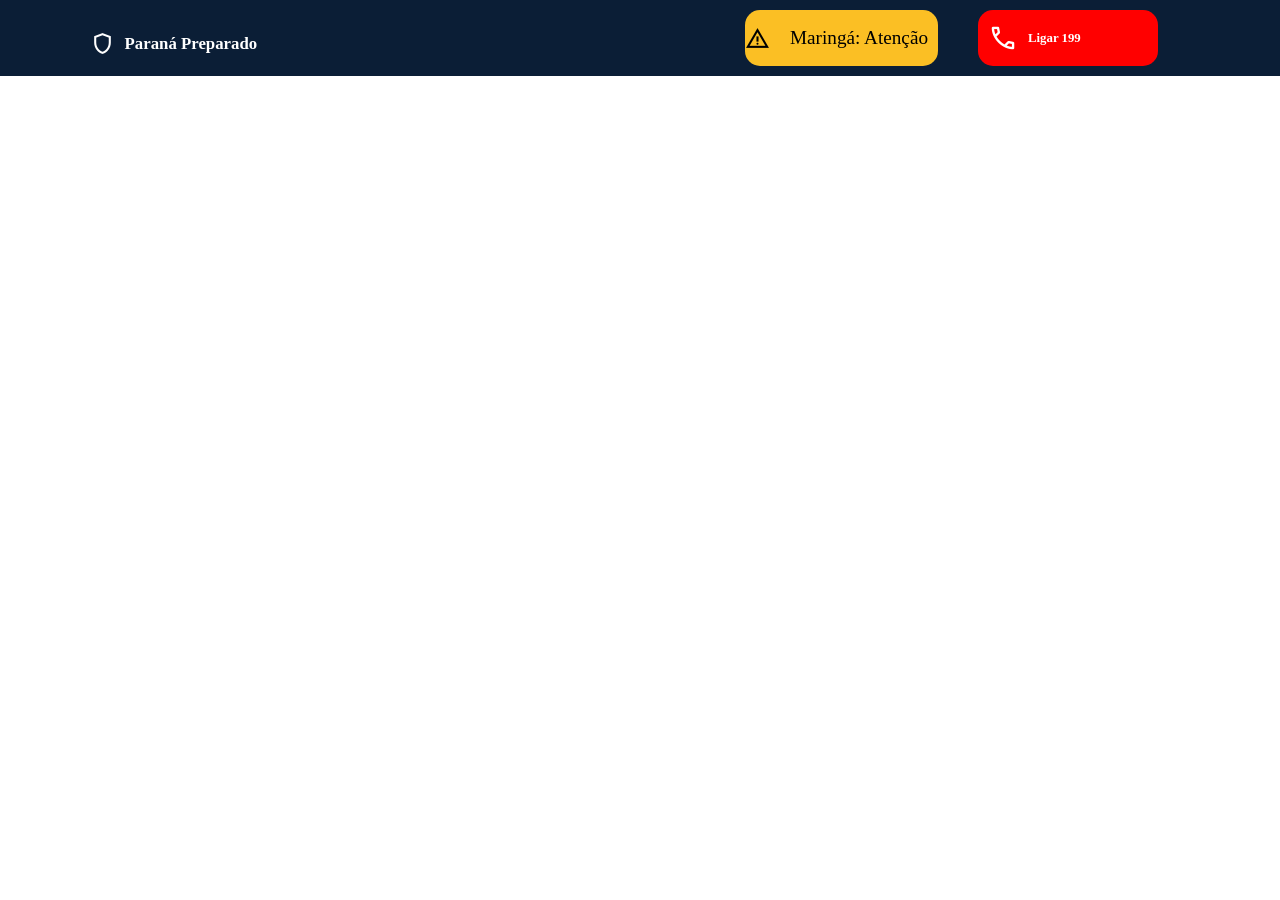
==== src/page.html @ 13ed425c "Desenvolvndo estrutura do projeto e NAV BAR" ====
<!DOCTYPE html>
<html lang="pt-BR">
<head>
    <meta charset="UTF-8">
    <meta name="viewport" content="width=device-width, initial-scale=1.0">
    <link rel="stylesheet" href="styles.css">
    <link rel="stylesheet" href="https://fonts.googleapis.com/css2?family=Material+Symbols+Outlined" />
    <title>Paraná Preparado</title>
</head>
<body>
    <nav>
        <div class="parana">
            <span class="icone">
                shield
            </span>
            <h1>
                Paraná Preparado
            </h1>
        </div>
        <div class="bloco-nav">
            <div class="maringa">
                <span class="icone">
                    warning
                </span>
                <p>
                    Maringá: Atenção
                </p>
            </div>
            <div class="ligar">
                <span class="icone-ligar">
                    phone
                </span>
                <h1>
                    Ligar 199
                </h1>
            </div>
        </div>
    </nav>
</body>
</html>
---- src/styles.css ----
*{
    margin:0;
    padding: 0;
}


nav{
    text-align: center;
    display: flex;
    justify-content: space-between;
    width: 100%;
    background-color: #0b1e36;
}

.parana{
    font-size: 0.7em;
    margin: 1em;
    margin-top: 2em;
    margin-left: 8em;
    gap: 10px;
    color: white;
    display: flex;
    align-items: center;
}

.bloco-nav{
    justify-content: space-between;
    display: flex;
    padding: 10px;
    margin-right: 7em;
}

.bloco-nav p{
    font-size: 1.2em;
    margin: 5px;
    padding: 5px;
}

.bloco-nav h1{
    font-size: 0.8em;
    margin: 5px;
    padding: 5px;
    color: white;
}

.ligar{
    background-color: red;
    border-radius: 15px;
    width: 10em;
    display: flex;
    align-items: center;
    padding: 10px;
}

.icone {
    font-family: 'Material Symbols Outlined';
    font-size: 25px;
}

.icone-ligar {
    font-family: 'Material Symbols Outlined';
    font-size: 30px;
    color: white;
}

.maringa{
    background-color: #fbbf24;
    margin-right: 2.5em;
    border-radius: 15px;
    gap: 10px;
    align-items: center;
    display: flex;
}
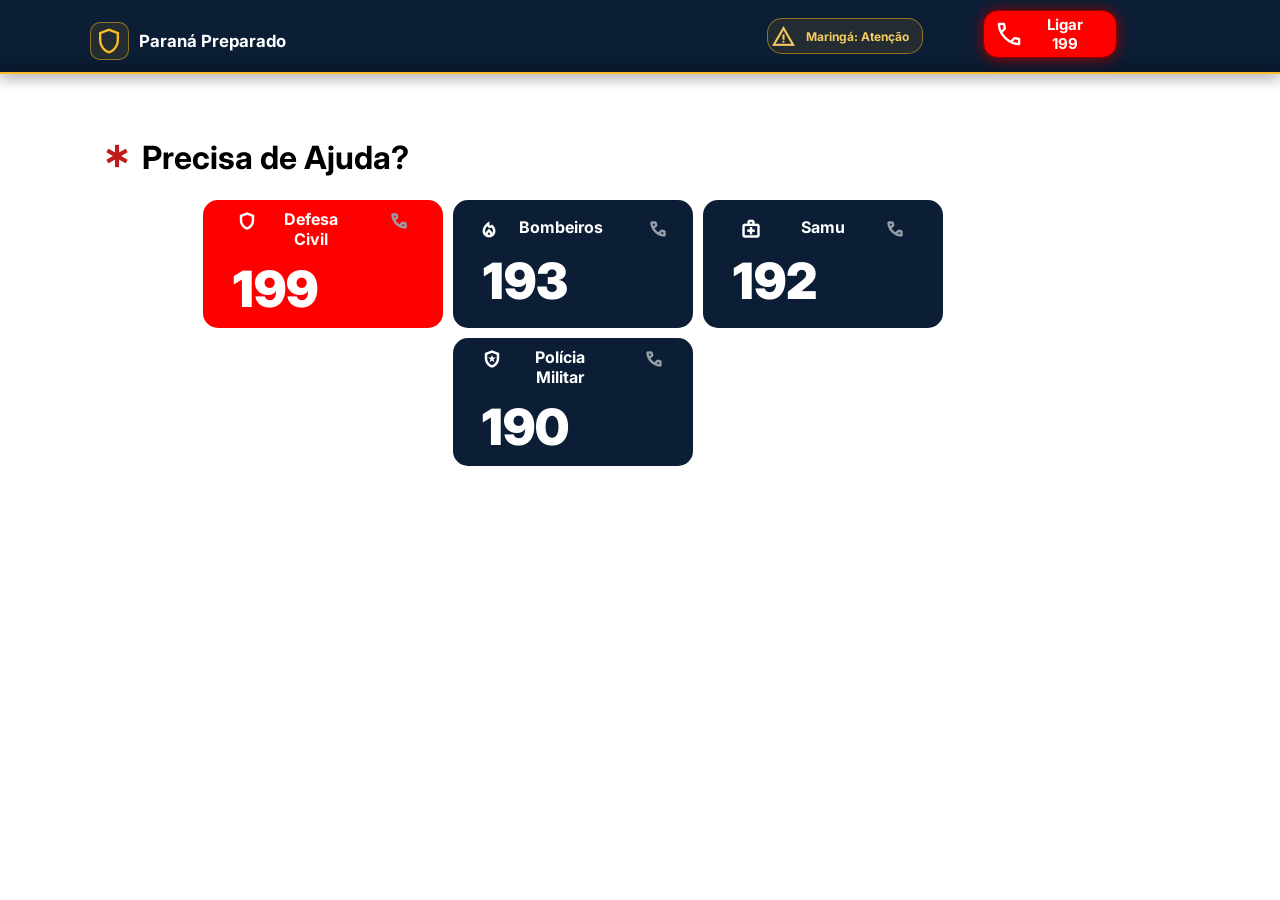
==== commit 49a7e3eb: "Adicionando HEADER e concluindo seu desenvolvimento" ====
--- a/src/page.html
+++ b/src/page.html
@@ -10,16 +10,18 @@
 <body>
     <nav>
         <div class="parana">
-            <span class="icone">
-                shield
-            </span>
+            <div class="shield-nav">
+                <span class="icone-shield">
+                    shield
+                </span>
+            </div>
             <h1>
                 Paraná Preparado
             </h1>
         </div>
         <div class="bloco-nav">
             <div class="maringa">
-                <span class="icone">
+                <span class="icone-warning">
                     warning
                 </span>
                 <p>
@@ -36,5 +38,65 @@
             </div>
         </div>
     </nav>
+
+    <hr class="linha">
+
+    <header>
+        
+        <div>
+            <div class="ajuda">
+
+                <span class="icone-emergencia ">emergency</span>
+
+                <h1>
+                    Precisa de Ajuda?
+                </h1>
+            </div>
+
+
+            <div class="cards">
+
+
+                <div class="card-defesa">
+                    <div class="cards-dentro-defesa">
+                        <span class="icones-cards">shield</span>
+                        <p>Defesa Civil</p>
+                        <span class="icones-cards-phone">phone</span>
+                    </div>
+                    <p class="telefone">199</p>
+                </div>
+
+                <div class="card">
+                    <div class="cards-dentro">
+                        <span class="icones-cards">local_fire_department</span>
+                        <p>Bombeiros</p>
+                        <span class="icones-cards-phone">phone</span>
+                    </div>
+                    <p class="telefone">193</p>
+                </div>
+
+                <div class="card">
+                    <div class="cards-dentro-samu">
+                        <span class="icones-cards">medical_services</span>
+                        <p>Samu</p>
+                        <span class="icones-cards-phone">phone</span>
+                    </div>
+                    <p class="telefone">192</p>
+                </div>
+
+                <div class="card">
+                    <div class="cards-dentro">
+                        <span class="icones-cards">local_police</span>
+                        <p>Polícia Militar</p>
+                        <span class="icones-cards-phone">phone</span>
+                    </div>
+                    <p class="telefone">190</p>
+                </div>
+            </div>
+
+        </div>
+
+    </header>
+    
 </body>
 </html>
--- a/src/styles.css
+++ b/src/styles.css
@@ -1,8 +1,15 @@
-*{
-    margin:0;
+@import url('https://fonts.googleapis.com/css2?family=Inter:wght@400;700&display=swap');
+
+:root {
+    --font-inter: 'Inter', sans-serif;
+}
+
+* {
+    margin: 0;
     padding: 0;
-}
-
+    box-sizing: border-box;
+    font-family: var(--font-inter);
+}
 
 nav{
     text-align: center;
@@ -47,14 +54,36 @@
     background-color: red;
     border-radius: 15px;
     width: 10em;
-    display: flex;
-    align-items: center;
+    height: 3em;
+    display: flex;
+    align-items: center;
+    border: 1px solid rgb(138, 4, 4, 1);
+    box-shadow: 0px 1px 13px 1px rgb(138, 4, 4, 1);
+    justify-content: center;
+    margin-right: 10%;
     padding: 10px;
+    transition: 0.3s
+}
+
+.ligar > h1{
+    font-weight: bold;
+    font-size: 15px;
+}
+
+.ligar:hover{
+    background-color: rgb(138, 4, 4);
+    transform: scale(1.05);
+    cursor: pointer;
 }
 
 .icone {
     font-family: 'Material Symbols Outlined';
-    font-size: 25px;
+    font-size: 20px;
+}
+
+.icone-warning{
+    font-family: 'Material Symbols Outlined';
+    font-size: 25px; 
 }
 
 .icone-ligar {
@@ -63,12 +92,171 @@
     color: white;
 }
 
+.shield-nav{
+    background-color: rgba(255, 186, 10, 0.1);
+    border: 1px solid rgba(255, 188, 19, 0.5);
+    color: #f5cb61;
+    border-radius: 10px;
+    width: 3.5em;
+}
+
+.icone-shield {
+    font-family: 'Material Symbols Outlined';
+    font-size: 30px;
+    color: #fbbf24;
+}
+
 .maringa{
-    background-color: #fbbf24;
+    background-color: rgba(255, 186, 10, 0.1);
+    border: 1px solid rgba(255, 188, 19, 0.5);
+    color: #f5cb61;
+    margin-top: 2%;
+    width: 8em;
+    height: 1.5em;
+    margin-left: 5%;
+    font-size: 1.5em;
     margin-right: 2.5em;
     border-radius: 15px;
-    gap: 10px;
-    align-items: center;
-    display: flex;
-}
-
+    align-items: center;
+    justify-content: center;
+    display: flex;
+}
+
+.maringa > p{
+    font-size: 0.5em;
+    font-weight: bold;
+}
+
+
+
+.linha{
+    width: 100%;
+    height: 2px;
+    background-color: #fbbf24;
+    border: none;
+    margin: 0;
+    box-shadow: 0px 0px 15px 1px black;
+}
+
+header{
+    margin-top: 5%;
+    margin-left: 8%;
+}
+
+.ajuda{
+    display: flex;
+    gap: 10px;
+}
+
+.icone-emergencia {
+    font-family: 'Material Symbols Outlined';
+    font-size: 30px;
+    color: #c01a1a;
+}
+
+.cards{
+    display: flex;
+    gap: 10px;
+    justify-content: center;
+    align-items: center;
+    flex-wrap: wrap;
+    margin-right: 20%;
+    margin-top: 2%;
+}
+
+.cards > div{
+    gap: 10px;
+    background-color: #0b1e36;
+    border-radius: 15px;
+    align-items: center;
+    justify-content: center;
+    color: white;
+    width: 15em;
+    height: 8em;
+    font: bold 16px Arial;
+    cursor: pointer;
+}
+
+.cards div.card-defesa{
+    background-color: red;
+}
+
+
+.card-defesa{
+    flex-direction: column;
+    display: flex;
+}
+
+
+.cards-dentro-defesa{
+    display: flex;
+    text-align: center;
+    justify-content: center;
+    gap: 20px;
+}
+
+.cards-dentro-defesa p{
+    margin-right: 15%;
+}
+
+.cards-dentro{
+    display: flex;
+    text-align: center;
+    justify-content: center;
+    gap: 20px;
+}
+
+.cards-dentro-samu{
+    display: flex;
+    text-align: center;
+    justify-content: center;
+    gap: 40px;
+}
+
+.cards-dentro p{
+    margin-right: 15%;
+}
+
+.icones-cards{
+    font-family: 'Material Symbols Outlined';
+    font-size: 20px; 
+}
+
+.icones-cards-phone{
+    font-family: 'Material Symbols Outlined';
+    font-size: 20px; 
+    color: #959da7;
+}
+
+.telefone{
+    font-size: 50px;
+    margin-right: 40%;
+    font-weight: bolder;
+}
+
+.card:hover{
+    background-color: #05101d;
+}
+
+.cards > .card-defesa:hover{
+    background-color: rgb(138, 4, 4);
+}
+
+.cards > .card{
+    display: flex;
+    flex-direction: column;
+}
+
+
+.icones-cards-phone {
+    display: inline-block;
+    transition: 0.3s;
+}
+
+.card:hover .icones-cards-phone {
+    transform: translateX(5px);
+}
+
+.card-defesa:hover .icones-cards-phone{
+    transform: translateX(5px);
+}
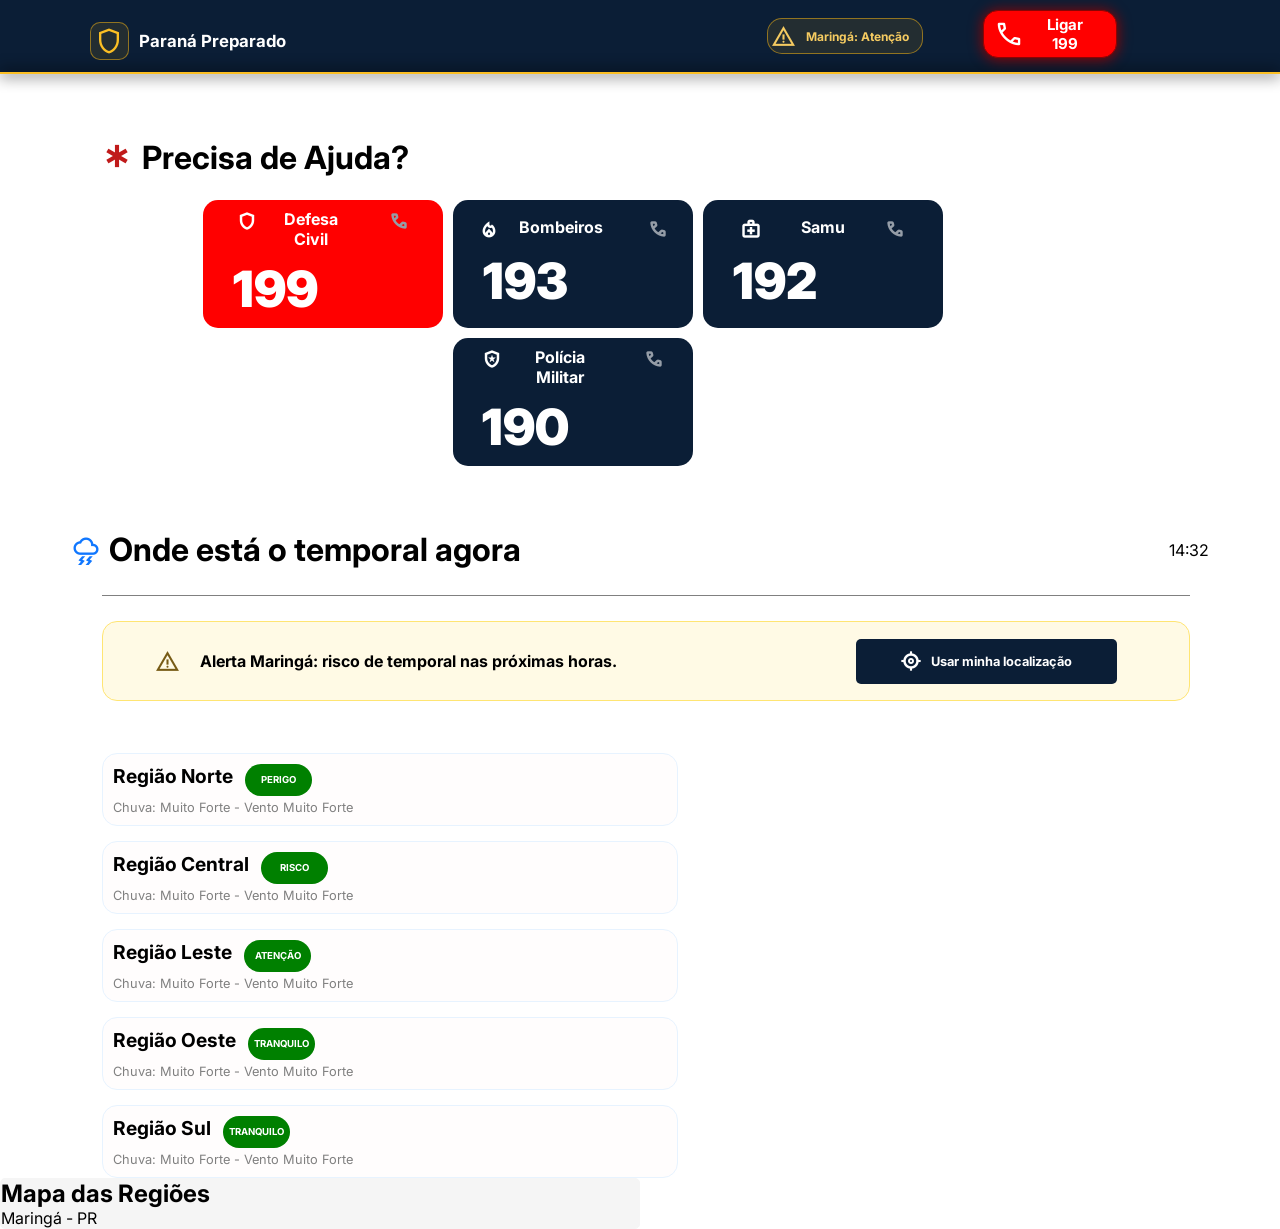
==== commit 77c48bd6: "Desenvolvendo MAIN" ====
--- a/src/page.html
+++ b/src/page.html
@@ -97,6 +97,97 @@
         </div>
 
     </header>
+
+    <main>
+        <div class="temporal">
+            <span class="icone-temporal"> thunderstorm</span>
+            <h1>Onde está o temporal agora</h1>
+            <span class="horario">14:32</span>
+        </div>
+
+        <hr class="linha-main">
+
+        <div class="container-alerta">
+            <span class="icone-warning-main">warning</span>
+            <h1>Alerta Maringá: risco de temporal nas próximas horas.</h1>
+            <div class="localizacao">
+                <span class="icone-location">my_location</span>
+                <p>Usar minha localização</p>
+            </div>
+        </div>
+
+
+        <div>
+
+
+            <div class="container-lista">
+
+                <div class="card-lista">
+                    <div class="card-lista-dentro">
+                        <h1>Região Norte</h1>
+                        <div class="status"><p>PERIGO</p></div>
+                    </div>
+                    <span class="subtitulo">Chuva: Muito Forte - Vento Muito Forte</span>
+                </div>
+
+                <div class="card-lista">
+                    <div class="card-lista-dentro">
+                        <h1>Região Central</h1>
+                        <div class="status"><p>RISCO</p></div>
+                    </div>
+                    <span class="subtitulo">Chuva: Muito Forte - Vento Muito Forte</span>
+                </div>
+
+                <div class="card-lista">
+                    <div class="card-lista-dentro">
+                        <h1>Região Leste</h1>
+                        <div class="status"><p>ATENÇÃO</p></div>
+                    </div>
+                    <span class="subtitulo">Chuva: Muito Forte - Vento Muito Forte</span>
+                </div>
+
+                <div class="card-lista">
+                    <div class="card-lista-dentro">
+                        <h1>Região Oeste</h1>
+                        <div class="status"><p>TRANQUILO</p></div>
+                    </div>
+                    <span class="subtitulo">Chuva: Muito Forte - Vento Muito Forte</span>
+                </div>
+
+                <div class="card-lista">
+                    <div class="card-lista-dentro">
+                        <h1>Região Sul</h1>
+                        <div class="status"><p>TRANQUILO</p></div>
+                    </div>
+                    <span class="subtitulo">Chuva: Muito Forte - Vento Muito Forte</span>
+                </div>
+
+            </div>
+
+
+
+
+
+            <div class="mapa">
+
+                <div>
+                    <h2>Mapa das Regiões</h2>
+                    <p>Maringá - PR</p>
+                </div>
+
+                
+                <div>
+
+                </div>
+
+
+            </div>
+
+
+
+        </div>
+
+    </main>
     
 </body>
 </html>
--- a/src/styles.css
+++ b/src/styles.css
@@ -259,4 +259,159 @@
 
 .card-defesa:hover .icones-cards-phone{
     transform: translateX(5px);
-}+}
+
+
+main{
+    margin-top: 5%;
+}
+
+.icone-temporal{
+    font-family: 'Material Symbols Outlined';
+    font-size: 30px; 
+    color: rgb(16, 119, 255);   
+}
+
+.temporal{
+    display: flex;
+    align-items: center;
+    justify-content: center;
+    gap: 8px;
+}
+
+.horario{
+    margin-left: 40em;
+}
+
+.icone-warning-main{
+    font-family: 'Material Symbols Outlined';
+    font-size: 25px; 
+    color: #775b15;
+    margin-left: 3%;
+}
+
+.linha-main{
+    background-color:#808080;
+    width: 85%;
+    height: 1px;
+    border: none;
+    margin-left: 8%;
+    margin-top: 2%;
+
+}
+
+.container-alerta{
+    background-color: rgba(255, 208, 0, 0.1);
+    border: 1px solid rgb(255, 229, 115);
+    border-radius: 15px;
+    display: flex;
+    align-items: center;
+    width: 85%;
+    height: 80px;
+    margin-left: 8%;
+    margin-top: 2%;
+    gap: 20px;
+    padding: 0px 20px;
+}
+
+.container-alerta > h1{
+    font-size: 1em;
+    margin: 0;
+    flex: 1;
+}
+
+.localizacao{
+    color: white;
+    font-size: 0.8em;
+    font-weight: bold;
+    background-color: #0b1e36;
+    margin-right: 5%;
+    border-radius: 5px;
+    display: flex;
+    gap: 10px;
+    padding: 0px 15px;
+    width: 25%;
+    height: 45px;
+    justify-content: center;
+    align-items: center;
+    cursor: pointer;
+}
+
+.icone-location{
+    font-family: 'Material Symbols Outlined';
+    font-size: 20px;
+    display: inline-block;
+    transition: 0.3s;
+}
+
+.localizacao:hover .icone-location{
+    transform: scale(1.1);
+}
+
+.localizacao:hover{
+    background-color: #024686
+}
+
+.container-lista{
+    margin-top: 4%;
+    width: 45%;
+    flex-direction: column;
+    display: flex;
+    flex-wrap: wrap;
+    gap: 15px;
+    margin-left: 8%;
+
+}
+
+.container-lista > div{
+    background-color: rgb(255, 253, 253);
+    border: 1px solid #e7f3ff;
+    border-radius: 15px;
+    height: 55%;
+    padding: 10px;
+
+}
+
+.card-lista{
+    flex-direction: column;
+    display: flex;
+}
+
+.card-lista-dentro{
+    display: flex;
+    gap: 12px;
+    margin-bottom: 4px;
+}
+
+.card-lista-dentro > h1{
+    font-size: 1.2em;
+}
+
+.status{
+    display: flex;
+    background-color: green;
+    width: 12%;
+    height: 2em;
+    justify-content: center;
+    align-items: center;
+    color: white;
+    border-radius: 30px;
+}
+
+.status > p{
+    font-size: 0.6em;
+    font-weight: bold;
+}
+
+.subtitulo{
+    font-size: 0.8em;
+    color: #808080;
+}
+
+.mapa{
+    background-color: whitesmoke;
+    border: 1px solid whitesmoke;
+    border-radius: 5px;
+    width: 50%;
+    height: 50%;
+}
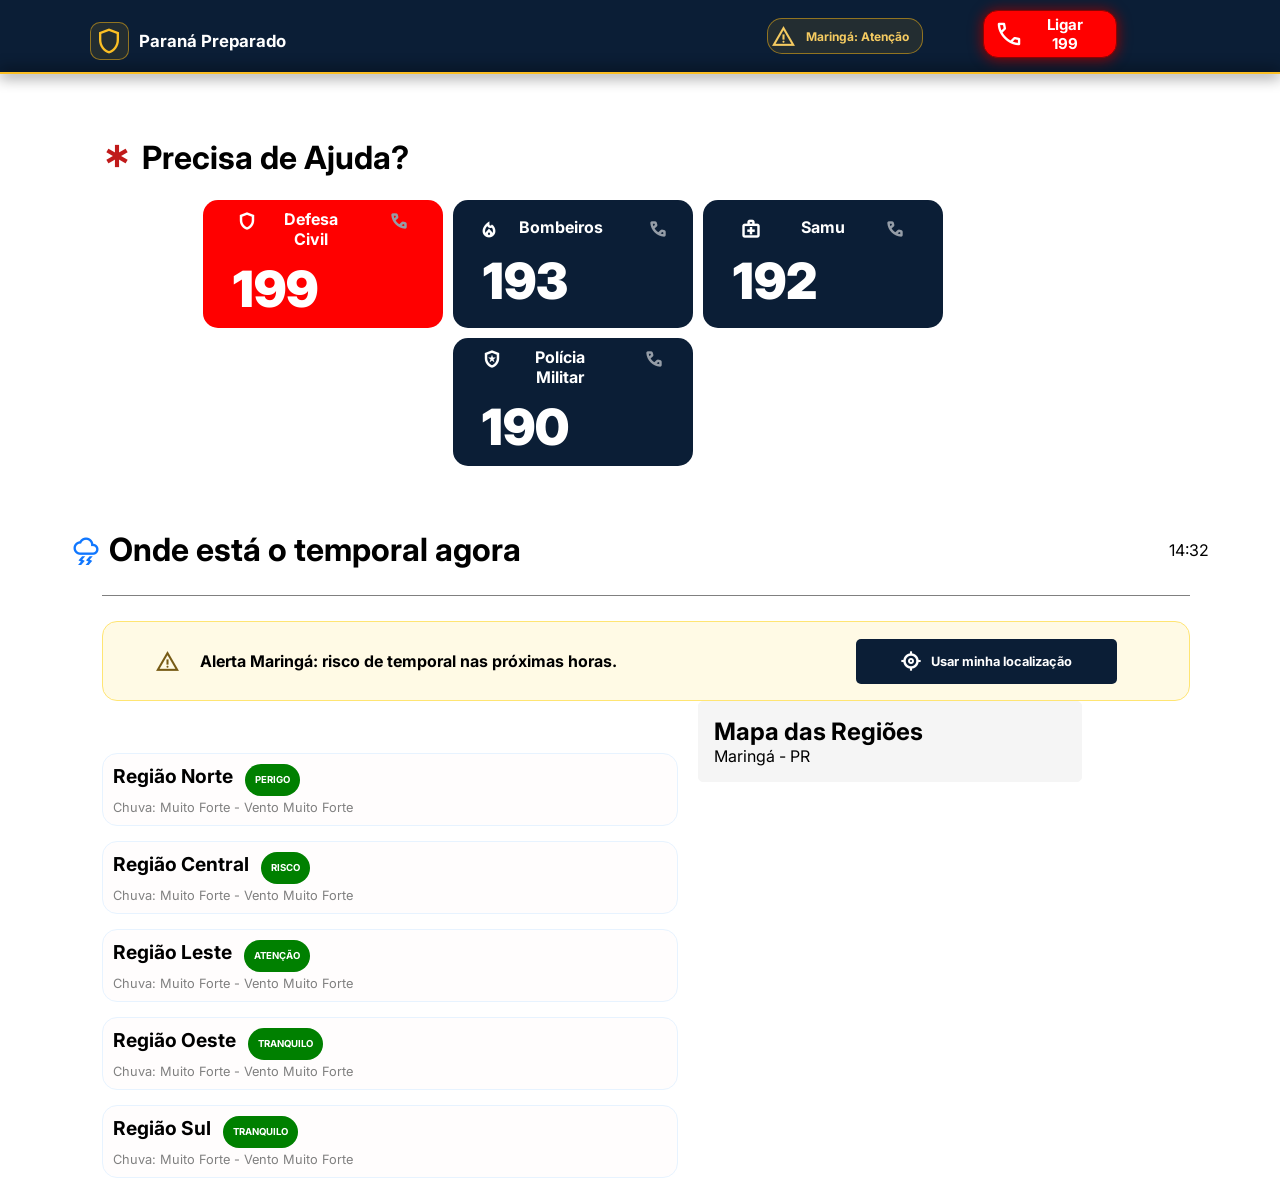
==== commit 20887a7b: "Ajustando" ====
--- a/src/page.html
+++ b/src/page.html
@@ -117,7 +117,7 @@
         </div>
 
 
-        <div>
+        <div class="mapa-integracao">
 
 
             <div class="container-lista">
--- a/src/styles.css
+++ b/src/styles.css
@@ -357,7 +357,6 @@
     width: 45%;
     flex-direction: column;
     display: flex;
-    flex-wrap: wrap;
     gap: 15px;
     margin-left: 8%;
 
@@ -367,7 +366,6 @@
     background-color: rgb(255, 253, 253);
     border: 1px solid #e7f3ff;
     border-radius: 15px;
-    height: 55%;
     padding: 10px;
 
 }
@@ -390,7 +388,7 @@
 .status{
     display: flex;
     background-color: green;
-    width: 12%;
+    padding: 0px 10px;
     height: 2em;
     justify-content: center;
     align-items: center;
@@ -412,6 +410,12 @@
     background-color: whitesmoke;
     border: 1px solid whitesmoke;
     border-radius: 5px;
-    width: 50%;
-    height: 50%;
-}
+    width: 30%;
+    padding: 15px;
+}
+
+.mapa-integracao{
+    display: flex;
+    gap: 20px;
+    align-items: flex-start;
+}
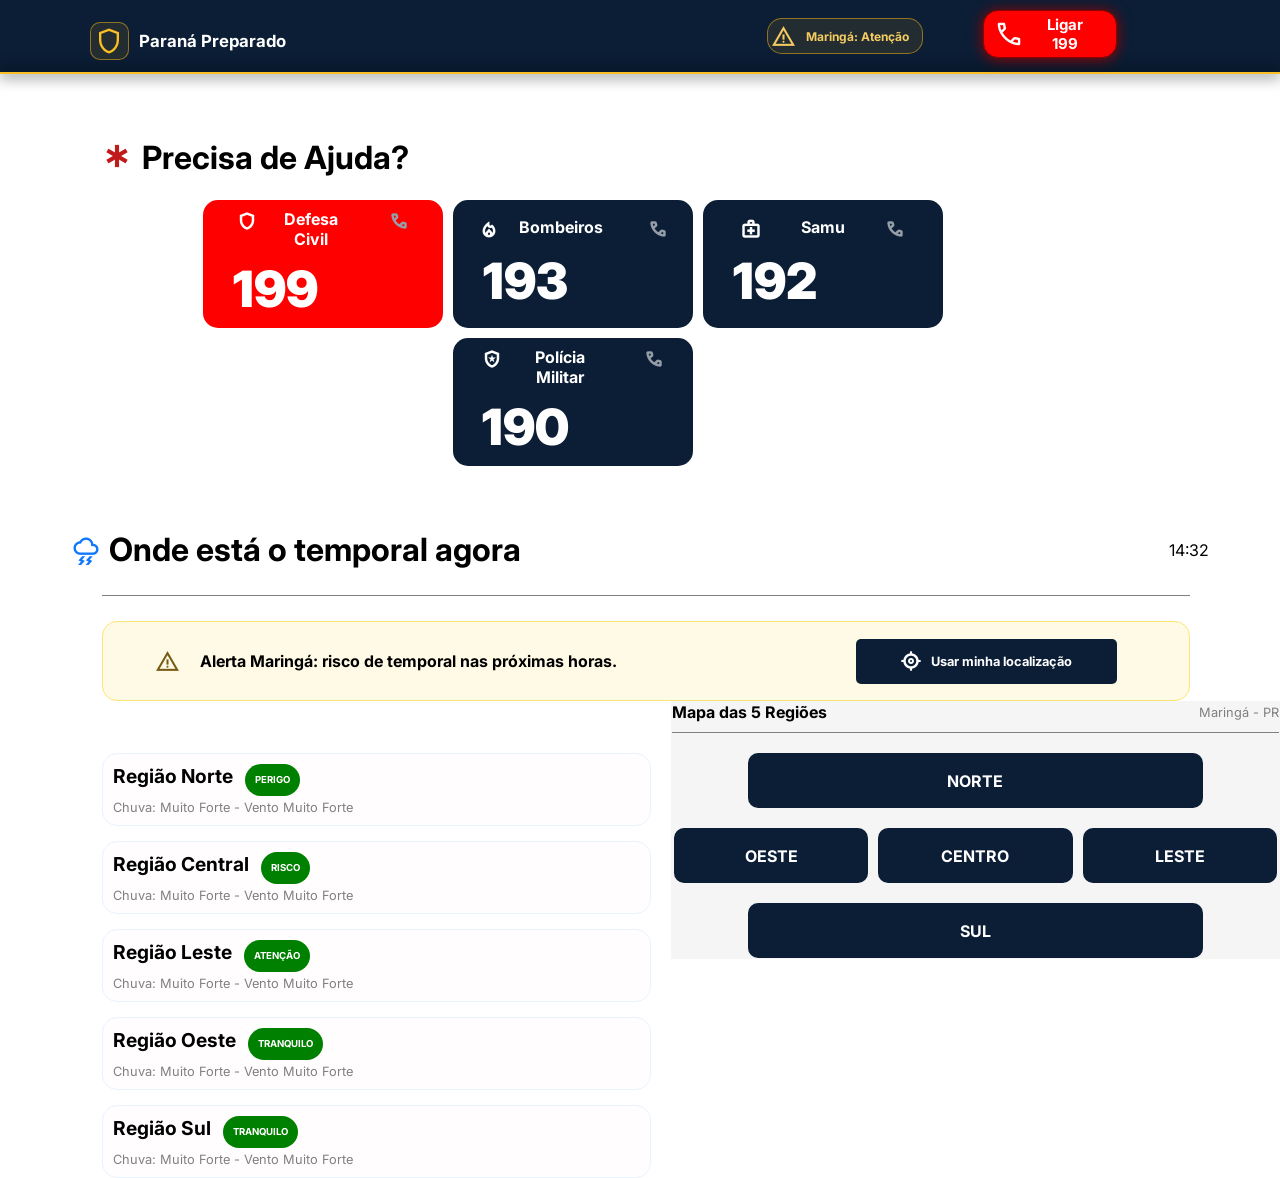
==== commit dd196bf4: "Incrementando as 5 regioes" ====
--- a/src/page.html
+++ b/src/page.html
@@ -170,14 +170,26 @@
 
             <div class="mapa">
 
-                <div>
-                    <h2>Mapa das Regiões</h2>
+                <div class="mapa-topo">
+                    <h2>Mapa das 5 Regiões</h2>
                     <p>Maringá - PR</p>
                 </div>
 
                 
-                <div>
-
+                <div class="mapa-regioes">
+                    <div class="mapa-linha">
+                        <div class="regiao"><p>NORTE</p></div>
+                    </div>
+
+                    <div class="mapa-meio">
+                        <div class="regiao"><p>OESTE</p></div>
+                        <div class="regiao"><p>CENTRO</p></div>
+                        <div class="regiao"><p>LESTE</p></div>
+                    </div>
+
+                    <div class="mapa-linha">
+                        <div class="regiao"><p>SUL</p></div>
+                    </div>
                 </div>
 
 
--- a/src/styles.css
+++ b/src/styles.css
@@ -409,9 +409,69 @@
 .mapa{
     background-color: whitesmoke;
     border: 1px solid whitesmoke;
-    border-radius: 5px;
-    width: 30%;
-    padding: 15px;
+    border-radius: 50x;
+    width: 50%;
+    height: 50%;
+}
+
+.mapa-topo{
+    display: flex;
+    justify-content: space-between;
+    align-items: center;
+    padding-bottom: 10px;
+    margin-bottom: 20px;
+    border-bottom: 1px solid #808080;
+}
+
+.mapa-topo > h2{
+    font-size: 1em;
+}
+
+.mapa-topo > p{
+    font-size: 0.8em;
+    color: #808080;
+}
+
+.mapa-regioes{
+    display: flex;
+    flex-direction: column;
+    gap: 20px;
+}
+
+.mapa-linha{
+    display: flex;
+    justify-content: center;
+}
+
+.mapa-linha > .regiao{
+    width: 75%;
+    height: 55px;
+}
+
+.mapa-meio{
+    display: flex;
+    justify-content: center;
+    gap: 10px;
+}
+
+.mapa-meio > .regiao{
+    width: 32%;
+    height: 55px;
+}
+
+.regiao{
+    background-color: #0b1e36;
+    color: white;
+    font-weight: bold;
+    border-radius: 10px;
+    display: flex;
+    align-items: center;
+    justify-content: center;
+    cursor: pointer;
+}
+
+.regiao:hover{
+    background-color: #05101d;
 }
 
 .mapa-integracao{
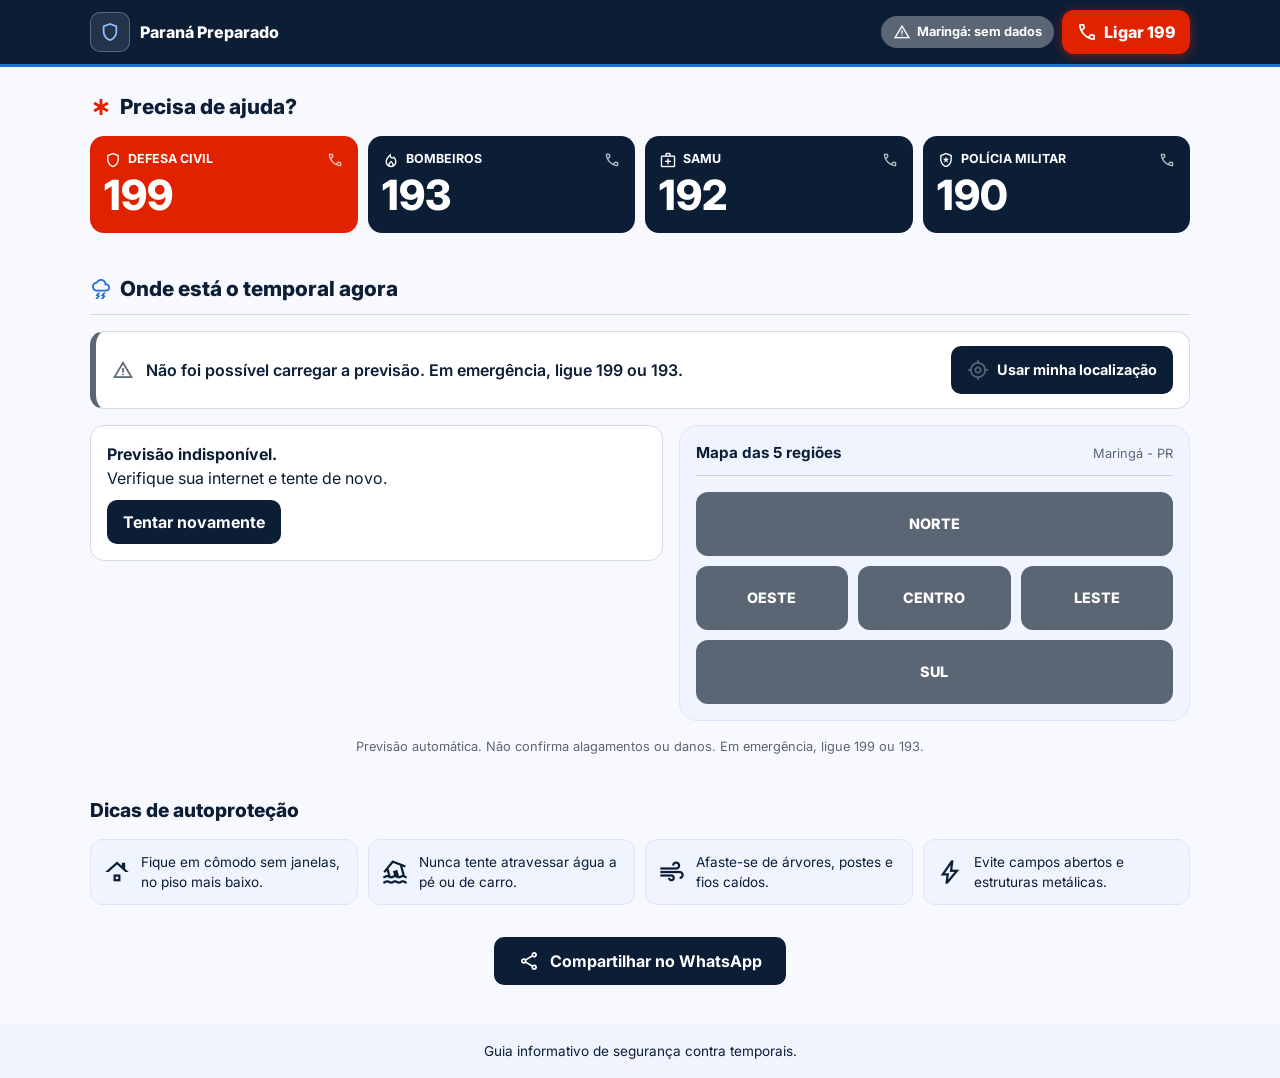
==== commit 78b80560: "Ajustando ultimos pontos e integração" ====
--- a/src/page.html
+++ b/src/page.html
@@ -2,204 +2,106 @@
 <html lang="pt-BR">
 <head>
     <meta charset="UTF-8">
-    <meta name="viewport" content="width=device-width, initial-scale=1.0">
+    <meta name="viewport" content="width=device-width, initial-scale=1">
+    <meta name="description" content="Veja onde está o temporal em Maringá e como pedir ajuda.">
+    <title>Paraná Preparado</title>
+    <link rel="preconnect" href="https://fonts.googleapis.com">
+    <link rel="stylesheet" href="https://fonts.googleapis.com/css2?family=Inter:wght@400;600;700;800&display=swap">
+    <link rel="stylesheet" href="https://fonts.googleapis.com/css2?family=Material+Symbols+Outlined">
     <link rel="stylesheet" href="styles.css">
-    <link rel="stylesheet" href="https://fonts.googleapis.com/css2?family=Material+Symbols+Outlined" />
-    <title>Paraná Preparado</title>
 </head>
 <body>
     <nav>
-        <div class="parana">
-            <div class="shield-nav">
-                <span class="icone-shield">
-                    shield
+        <div class="container nav-in">
+            <a class="logo" href="#">
+                <span class="shield-nav"><span class="ic material-symbols-outlined" aria-hidden="true">shield</span></span>
+                <span class="logo-nome">Paraná Preparado</span>
+            </a>
+            <div class="nav-dir">
+                <span id="status-nav" class="pill-nav neutro">
+                    <span class="ic material-symbols-outlined" aria-hidden="true">warning</span>
+                    <span id="status-nav-txt">Maringá</span>
                 </span>
-            </div>
-            <h1>
-                Paraná Preparado
-            </h1>
-        </div>
-        <div class="bloco-nav">
-            <div class="maringa">
-                <span class="icone-warning">
-                    warning
-                </span>
-                <p>
-                    Maringá: Atenção
-                </p>
-            </div>
-            <div class="ligar">
-                <span class="icone-ligar">
-                    phone
-                </span>
-                <h1>
+                <a class="ligar" href="tel:199">
+                    <span class="ic material-symbols-outlined" aria-hidden="true">phone</span>
                     Ligar 199
-                </h1>
+                </a>
             </div>
         </div>
     </nav>
 
-    <hr class="linha">
+    <header class="container">
+        <h2 class="titulo"><span class="ic material-symbols-outlined vermelho" aria-hidden="true">emergency</span> Precisa de ajuda?</h2>
+        <div class="telefones">
+            <a class="tel tel-defesa" href="tel:199">
+                <span class="tel-topo"><span class="ic material-symbols-outlined" aria-hidden="true">shield</span> Defesa Civil <span class="ic material-symbols-outlined fone" aria-hidden="true">phone</span></span>
+                <strong>199</strong>
+            </a>
+            <a class="tel" href="tel:193">
+                <span class="tel-topo"><span class="ic material-symbols-outlined" aria-hidden="true">local_fire_department</span> Bombeiros <span class="ic material-symbols-outlined fone" aria-hidden="true">phone</span></span>
+                <strong>193</strong>
+            </a>
+            <a class="tel" href="tel:192">
+                <span class="tel-topo"><span class="ic material-symbols-outlined" aria-hidden="true">medical_services</span> SAMU <span class="ic material-symbols-outlined fone" aria-hidden="true">phone</span></span>
+                <strong>192</strong>
+            </a>
+            <a class="tel" href="tel:190">
+                <span class="tel-topo"><span class="ic material-symbols-outlined" aria-hidden="true">local_police</span> Polícia Militar <span class="ic material-symbols-outlined fone" aria-hidden="true">phone</span></span>
+                <strong>190</strong>
+            </a>
+        </div>
+    </header>
 
-    <header>
-        
-        <div>
-            <div class="ajuda">
-
-                <span class="icone-emergencia ">emergency</span>
-
-                <h1>
-                    Precisa de Ajuda?
-                </h1>
-            </div>
-
-
-            <div class="cards">
-
-
-                <div class="card-defesa">
-                    <div class="cards-dentro-defesa">
-                        <span class="icones-cards">shield</span>
-                        <p>Defesa Civil</p>
-                        <span class="icones-cards-phone">phone</span>
-                    </div>
-                    <p class="telefone">199</p>
-                </div>
-
-                <div class="card">
-                    <div class="cards-dentro">
-                        <span class="icones-cards">local_fire_department</span>
-                        <p>Bombeiros</p>
-                        <span class="icones-cards-phone">phone</span>
-                    </div>
-                    <p class="telefone">193</p>
-                </div>
-
-                <div class="card">
-                    <div class="cards-dentro-samu">
-                        <span class="icones-cards">medical_services</span>
-                        <p>Samu</p>
-                        <span class="icones-cards-phone">phone</span>
-                    </div>
-                    <p class="telefone">192</p>
-                </div>
-
-                <div class="card">
-                    <div class="cards-dentro">
-                        <span class="icones-cards">local_police</span>
-                        <p>Polícia Militar</p>
-                        <span class="icones-cards-phone">phone</span>
-                    </div>
-                    <p class="telefone">190</p>
-                </div>
-            </div>
-
+    <main class="container">
+        <div class="temporal">
+            <h2 class="titulo"><span class="ic material-symbols-outlined azul" aria-hidden="true">thunderstorm</span> Onde está o temporal agora</h2>
+            <span id="hora" class="horario"></span>
         </div>
 
-    </header>
-
-    <main>
-        <div class="temporal">
-            <span class="icone-temporal"> thunderstorm</span>
-            <h1>Onde está o temporal agora</h1>
-            <span class="horario">14:32</span>
+        <div id="alerta" class="alerta-cidade neutro">
+            <span class="ic material-symbols-outlined" aria-hidden="true">warning</span>
+            <p id="alerta-txt">Carregando a previsão...</p>
+            <button id="btn-local" class="localizacao" type="button">
+                <span class="ic material-symbols-outlined" aria-hidden="true">my_location</span>
+                Usar minha localização
+            </button>
         </div>
 
-        <hr class="linha-main">
+        <div class="mapa-integracao">
+            <div id="lista" class="container-lista" aria-live="polite"></div>
 
-        <div class="container-alerta">
-            <span class="icone-warning-main">warning</span>
-            <h1>Alerta Maringá: risco de temporal nas próximas horas.</h1>
-            <div class="localizacao">
-                <span class="icone-location">my_location</span>
-                <p>Usar minha localização</p>
+            <div class="mapa">
+                <div class="mapa-topo"><h3>Mapa das 5 regiões</h3><span>Maringá - PR</span></div>
+                <div id="mapa" class="mapa-regioes">
+                    <button class="regiao neutro" data-r="norte" style="grid-column:1/4">Norte</button>
+                    <button class="regiao neutro" data-r="oeste">Oeste</button>
+                    <button class="regiao neutro" data-r="centro">Centro</button>
+                    <button class="regiao neutro" data-r="leste">Leste</button>
+                    <button class="regiao neutro" data-r="sul" style="grid-column:1/4">Sul</button>
+                </div>
             </div>
         </div>
 
+        <p class="aviso">Previsão automática. Não confirma alagamentos ou danos. Em emergência, ligue 199 ou 193.</p>
 
-        <div class="mapa-integracao">
+        <section>
+            <h2 class="titulo-dicas">Dicas de autoproteção</h2>
+            <div class="card-dicas">
+                <div><span class="ic material-symbols-outlined" aria-hidden="true">roofing</span><p>Fique em cômodo sem janelas, no piso mais baixo.</p></div>
+                <div><span class="ic material-symbols-outlined" aria-hidden="true">flood</span><p>Nunca tente atravessar água a pé ou de carro.</p></div>
+                <div><span class="ic material-symbols-outlined" aria-hidden="true">air</span><p>Afaste-se de árvores, postes e fios caídos.</p></div>
+                <div><span class="ic material-symbols-outlined" aria-hidden="true">bolt</span><p>Evite campos abertos e estruturas metálicas.</p></div>
+            </div>
+        </section>
 
+        <a id="zap" class="compartilhar" target="_blank" rel="noopener" href="https://wa.me/">
+            <span class="ic material-symbols-outlined" aria-hidden="true">share</span>
+            Compartilhar no WhatsApp
+        </a>
+    </main>
 
-            <div class="container-lista">
+    <footer class="rodape"><p>Guia informativo de segurança contra temporais.</p></footer>
 
-                <div class="card-lista">
-                    <div class="card-lista-dentro">
-                        <h1>Região Norte</h1>
-                        <div class="status"><p>PERIGO</p></div>
-                    </div>
-                    <span class="subtitulo">Chuva: Muito Forte - Vento Muito Forte</span>
-                </div>
-
-                <div class="card-lista">
-                    <div class="card-lista-dentro">
-                        <h1>Região Central</h1>
-                        <div class="status"><p>RISCO</p></div>
-                    </div>
-                    <span class="subtitulo">Chuva: Muito Forte - Vento Muito Forte</span>
-                </div>
-
-                <div class="card-lista">
-                    <div class="card-lista-dentro">
-                        <h1>Região Leste</h1>
-                        <div class="status"><p>ATENÇÃO</p></div>
-                    </div>
-                    <span class="subtitulo">Chuva: Muito Forte - Vento Muito Forte</span>
-                </div>
-
-                <div class="card-lista">
-                    <div class="card-lista-dentro">
-                        <h1>Região Oeste</h1>
-                        <div class="status"><p>TRANQUILO</p></div>
-                    </div>
-                    <span class="subtitulo">Chuva: Muito Forte - Vento Muito Forte</span>
-                </div>
-
-                <div class="card-lista">
-                    <div class="card-lista-dentro">
-                        <h1>Região Sul</h1>
-                        <div class="status"><p>TRANQUILO</p></div>
-                    </div>
-                    <span class="subtitulo">Chuva: Muito Forte - Vento Muito Forte</span>
-                </div>
-
-            </div>
-
-
-
-
-
-            <div class="mapa">
-
-                <div class="mapa-topo">
-                    <h2>Mapa das 5 Regiões</h2>
-                    <p>Maringá - PR</p>
-                </div>
-
-                
-                <div class="mapa-regioes">
-                    <div class="mapa-linha">
-                        <div class="regiao"><p>NORTE</p></div>
-                    </div>
-
-                    <div class="mapa-meio">
-                        <div class="regiao"><p>OESTE</p></div>
-                        <div class="regiao"><p>CENTRO</p></div>
-                        <div class="regiao"><p>LESTE</p></div>
-                    </div>
-
-                    <div class="mapa-linha">
-                        <div class="regiao"><p>SUL</p></div>
-                    </div>
-                </div>
-
-
-            </div>
-
-
-
-        </div>
-
-    </main>
-    
+    <script src="script.js"></script>
 </body>
 </html>
--- a/src/styles.css
+++ b/src/styles.css
@@ -1,481 +1,608 @@
-@import url('https://fonts.googleapis.com/css2?family=Inter:wght@400;700&display=swap');
-
 :root {
-    --font-inter: 'Inter', sans-serif;
+    --azul: #0b1e36;
+    --azul2: #024686;
+    --azul3: #1d6fd8;
+    --claro: #eff4ff;
+    --fundo: #f8f9ff;
+    --texto: #0b1e36;
+    --cinza: #5b6675;
+    --tranquilo: #007a50;
+    --atencao: #c85f00;
+    --risco: #d94a00;
+    --perigo: #e02200;
 }
 
 * {
     margin: 0;
     padding: 0;
     box-sizing: border-box;
-    font-family: var(--font-inter);
-}
-
-nav{
-    text-align: center;
+    font-family: 'Inter', sans-serif;
+}
+
+body {
+    background: var(--fundo);
+    color: var(--texto);
+    line-height: 1.5;
+}
+
+a {
+    color: inherit;
+    text-decoration: none;
+}
+
+button {
+    cursor: pointer;
+    border: 0;
+    font: inherit;
+    color: inherit;
+    background: none;
+}
+
+.container {
+    width: min(1100px,100% - 32px);
+    margin-inline: auto;
+}
+
+.ic {
+    font-size: 22px;
+    line-height: 1;
+    vertical-align: middle;
+}
+
+.vermelho {
+    color: var(--perigo);
+}
+
+.azul {
+    color: var(--azul3);
+}
+
+a:focus-visible,
+button:focus-visible {
+    outline: 3px solid var(--azul3);
+    outline-offset: 2px;
+}
+
+/* níveis de risco: a cor vem da classe */
+.tranquilo {
+    --cor: var(--tranquilo);
+}
+
+.atencao {
+    --cor: var(--atencao);
+}
+
+.risco {
+    --cor: var(--risco);
+}
+
+.perigo {
+    --cor: var(--perigo);
+}
+
+.neutro {
+    --cor: #5b6675;
+}
+
+/* navbar */
+nav {
+    background: var(--azul);
+    border-bottom: 3px solid var(--azul3);
+    position: sticky;
+    top: 0;
+    z-index: 10;
+}
+
+.nav-in {
     display: flex;
     justify-content: space-between;
-    width: 100%;
-    background-color: #0b1e36;
-}
-
-.parana{
-    font-size: 0.7em;
-    margin: 1em;
-    margin-top: 2em;
-    margin-left: 8em;
-    gap: 10px;
-    color: white;
-    display: flex;
-    align-items: center;
-}
-
-.bloco-nav{
+    align-items: center;
+    gap: 10px;
+    padding: 10px 0;
+}
+
+.logo {
+    display: flex;
+    align-items: center;
+    gap: 10px;
+    color: #fff;
+    font-weight: 800;
+}
+
+.shield-nav {
+    display: grid;
+    place-items: center;
+    width: 40px;
+    height: 40px;
+    border-radius: 10px;
+    background: rgba(255,255,255,.1);
+    border: 1px solid rgba(255,255,255,.25);
+}
+
+.shield-nav .ic {
+    color: #8ec1ff;
+}
+
+.logo-nome {
+    display: none;
+}
+
+.nav-dir {
+    display: flex;
+    align-items: center;
+    gap: 8px;
+}
+
+.pill-nav {
+    display: flex;
+    align-items: center;
+    gap: 6px;
+    background: var(--cor);
+    color: #fff;
+    padding: 6px 12px;
+    border-radius: 999px;
+    font-size: .8rem;
+    font-weight: 700;
+}
+
+.pill-nav .ic {
+    font-size: 18px;
+}
+
+.ligar {
+    display: flex;
+    align-items: center;
+    gap: 6px;
+    background: var(--perigo);
+    color: #fff;
+    font-weight: 800;
+    padding: 10px 14px;
+    border-radius: 12px;
+    box-shadow: 0 2px 12px rgba(224,34,0,.5);
+    transition: .2s;
+}
+
+.ligar:hover {
+    background: #a81a00;
+    transform: scale(1.04);
+}
+
+/* títulos */
+.titulo {
+    display: flex;
+    align-items: center;
+    gap: 8px;
+    font-size: 1.3rem;
+    font-weight: 800;
+}
+
+header {
+    margin-top: 24px;
+}
+
+.telefones {
+    display: grid;
+    grid-template-columns: 1fr 1fr;
+    gap: 10px;
+    margin-top: 14px;
+}
+
+.tel {
+    background: var(--azul);
+    color: #fff;
+    border-radius: 14px;
+    padding: 14px;
+    display: flex;
+    flex-direction: column;
+    gap: 4px;
+    transition: .2s;
+}
+
+.tel:hover {
+    background: #05101d;
+}
+
+.tel-defesa {
+    background: var(--perigo);
+}
+
+.tel-defesa:hover {
+    background: #a81a00;
+}
+
+.tel-topo {
+    display: flex;
+    align-items: center;
+    gap: 6px;
+    font-size: .78rem;
+    font-weight: 700;
+    text-transform: uppercase;
+}
+
+.tel-topo .ic {
+    font-size: 18px;
+}
+
+.tel-topo .fone {
+    margin-left: auto;
+    opacity: .7;
+    transition: .2s;
+}
+
+.tel:hover .fone {
+    transform: translateX(4px);
+}
+
+.tel strong {
+    font-size: 2.6rem;
+    line-height: 1.1;
+    font-weight: 800;
+}
+
+/* temporal */
+main {
+    margin-top: 40px;
+}
+
+.temporal {
+    display: flex;
     justify-content: space-between;
-    display: flex;
-    padding: 10px;
-    margin-right: 7em;
-}
-
-.bloco-nav p{
-    font-size: 1.2em;
-    margin: 5px;
-    padding: 5px;
-}
-
-.bloco-nav h1{
-    font-size: 0.8em;
-    margin: 5px;
-    padding: 5px;
-    color: white;
-}
-
-.ligar{
-    background-color: red;
-    border-radius: 15px;
-    width: 10em;
-    height: 3em;
-    display: flex;
-    align-items: center;
-    border: 1px solid rgb(138, 4, 4, 1);
-    box-shadow: 0px 1px 13px 1px rgb(138, 4, 4, 1);
-    justify-content: center;
-    margin-right: 10%;
-    padding: 10px;
-    transition: 0.3s
-}
-
-.ligar > h1{
-    font-weight: bold;
-    font-size: 15px;
-}
-
-.ligar:hover{
-    background-color: rgb(138, 4, 4);
-    transform: scale(1.05);
-    cursor: pointer;
-}
-
-.icone {
-    font-family: 'Material Symbols Outlined';
-    font-size: 20px;
-}
-
-.icone-warning{
-    font-family: 'Material Symbols Outlined';
-    font-size: 25px; 
-}
-
-.icone-ligar {
-    font-family: 'Material Symbols Outlined';
-    font-size: 30px;
-    color: white;
-}
-
-.shield-nav{
-    background-color: rgba(255, 186, 10, 0.1);
-    border: 1px solid rgba(255, 188, 19, 0.5);
-    color: #f5cb61;
-    border-radius: 10px;
-    width: 3.5em;
-}
-
-.icone-shield {
-    font-family: 'Material Symbols Outlined';
-    font-size: 30px;
-    color: #fbbf24;
-}
-
-.maringa{
-    background-color: rgba(255, 186, 10, 0.1);
-    border: 1px solid rgba(255, 188, 19, 0.5);
-    color: #f5cb61;
-    margin-top: 2%;
-    width: 8em;
-    height: 1.5em;
-    margin-left: 5%;
-    font-size: 1.5em;
-    margin-right: 2.5em;
-    border-radius: 15px;
-    align-items: center;
-    justify-content: center;
-    display: flex;
-}
-
-.maringa > p{
-    font-size: 0.5em;
-    font-weight: bold;
-}
-
-
-
-.linha{
-    width: 100%;
-    height: 2px;
-    background-color: #fbbf24;
-    border: none;
-    margin: 0;
-    box-shadow: 0px 0px 15px 1px black;
-}
-
-header{
-    margin-top: 5%;
-    margin-left: 8%;
-}
-
-.ajuda{
-    display: flex;
-    gap: 10px;
-}
-
-.icone-emergencia {
-    font-family: 'Material Symbols Outlined';
-    font-size: 30px;
-    color: #c01a1a;
-}
-
-.cards{
-    display: flex;
-    gap: 10px;
-    justify-content: center;
-    align-items: center;
+    align-items: flex-end;
+    gap: 10px;
+    padding-bottom: 10px;
+    border-bottom: 1px solid #d5dbe6;
+}
+
+.horario {
+    font-size: .85rem;
+    color: var(--cinza);
+}
+
+.alerta-cidade {
+    display: flex;
     flex-wrap: wrap;
-    margin-right: 20%;
-    margin-top: 2%;
-}
-
-.cards > div{
-    gap: 10px;
-    background-color: #0b1e36;
-    border-radius: 15px;
-    align-items: center;
-    justify-content: center;
-    color: white;
-    width: 15em;
-    height: 8em;
-    font: bold 16px Arial;
-    cursor: pointer;
-}
-
-.cards div.card-defesa{
-    background-color: red;
-}
-
-
-.card-defesa{
-    flex-direction: column;
-    display: flex;
-}
-
-
-.cards-dentro-defesa{
-    display: flex;
-    text-align: center;
-    justify-content: center;
-    gap: 20px;
-}
-
-.cards-dentro-defesa p{
-    margin-right: 15%;
-}
-
-.cards-dentro{
-    display: flex;
-    text-align: center;
-    justify-content: center;
-    gap: 20px;
-}
-
-.cards-dentro-samu{
-    display: flex;
-    text-align: center;
-    justify-content: center;
-    gap: 40px;
-}
-
-.cards-dentro p{
-    margin-right: 15%;
-}
-
-.icones-cards{
-    font-family: 'Material Symbols Outlined';
-    font-size: 20px; 
-}
-
-.icones-cards-phone{
-    font-family: 'Material Symbols Outlined';
-    font-size: 20px; 
-    color: #959da7;
-}
-
-.telefone{
-    font-size: 50px;
-    margin-right: 40%;
-    font-weight: bolder;
-}
-
-.card:hover{
-    background-color: #05101d;
-}
-
-.cards > .card-defesa:hover{
-    background-color: rgb(138, 4, 4);
-}
-
-.cards > .card{
-    display: flex;
-    flex-direction: column;
-}
-
-
-.icones-cards-phone {
-    display: inline-block;
-    transition: 0.3s;
-}
-
-.card:hover .icones-cards-phone {
-    transform: translateX(5px);
-}
-
-.card-defesa:hover .icones-cards-phone{
-    transform: translateX(5px);
-}
-
-
-main{
-    margin-top: 5%;
-}
-
-.icone-temporal{
-    font-family: 'Material Symbols Outlined';
-    font-size: 30px; 
-    color: rgb(16, 119, 255);   
-}
-
-.temporal{
+    align-items: center;
+    gap: 12px;
+    margin-top: 16px;
+    padding: 14px 16px;
+    border-radius: 14px;
+    background: #fff;
+    border: 1px solid #d5dbe6;
+    border-left: 6px solid var(--cor);
+}
+
+.alerta-cidade .ic {
+    color: var(--cor);
+}
+
+.alerta-cidade p {
+    flex: 1 1 200px;
+    font-weight: 600;
+}
+
+.localizacao {
     display: flex;
     align-items: center;
     justify-content: center;
     gap: 8px;
-}
-
-.horario{
-    margin-left: 40em;
-}
-
-.icone-warning-main{
-    font-family: 'Material Symbols Outlined';
-    font-size: 25px; 
-    color: #775b15;
-    margin-left: 3%;
-}
-
-.linha-main{
-    background-color:#808080;
-    width: 85%;
-    height: 1px;
-    border: none;
-    margin-left: 8%;
-    margin-top: 2%;
-
-}
-
-.container-alerta{
-    background-color: rgba(255, 208, 0, 0.1);
-    border: 1px solid rgb(255, 229, 115);
-    border-radius: 15px;
-    display: flex;
-    align-items: center;
-    width: 85%;
-    height: 80px;
-    margin-left: 8%;
-    margin-top: 2%;
-    gap: 20px;
-    padding: 0px 20px;
-}
-
-.container-alerta > h1{
-    font-size: 1em;
-    margin: 0;
+    width: 100%;
+    min-height: 48px;
+    padding: 0 16px;
+    border-radius: 10px;
+    background: var(--azul);
+    color: #fff;
+    font-weight: 700;
+    font-size: .9rem;
+    transition: .2s;
+}
+
+.localizacao:hover {
+    background: var(--azul2);
+}
+
+.mapa-integracao {
+    display: flex;
+    flex-direction: column;
+    gap: 16px;
+    margin-top: 16px;
+}
+
+/* lista de regiões */
+.container-lista {
+    display: flex;
+    flex-direction: column;
+    gap: 12px;
     flex: 1;
 }
 
-.localizacao{
-    color: white;
-    font-size: 0.8em;
-    font-weight: bold;
-    background-color: #0b1e36;
-    margin-right: 5%;
-    border-radius: 5px;
-    display: flex;
-    gap: 10px;
-    padding: 0px 15px;
-    width: 25%;
-    height: 45px;
+.msg {
+    background: #fff;
+    border: 1px solid #d5dbe6;
+    border-radius: 14px;
+    padding: 16px;
+}
+
+.msg button {
+    margin-top: 10px;
+    background: var(--azul);
+    color: #fff;
+    padding: 10px 16px;
+    border-radius: 10px;
+    font-weight: 700;
+}
+
+.card-lista {
+    background: #fff;
+    border: 1px solid #e1e8f5;
+    border-left: 5px solid var(--cor);
+    border-radius: 14px;
+    overflow: hidden;
+}
+
+.card-lista.destaque {
+    box-shadow: 0 0 0 2px var(--azul3);
+}
+
+.cl-topo {
+    display: grid;
+    grid-template-columns: 1fr auto;
+    align-items: center;
+    width: 100%;
+    padding: 12px 14px;
+    text-align: left;
+    min-height: 48px;
+}
+
+.cl-nome {
+    display: flex;
+    align-items: center;
+    flex-wrap: wrap;
+    gap: 10px;
+    font-size: 1.2rem;
+    font-weight: 800;
+}
+
+.status {
+    background: var(--cor);
+    color: #fff;
+    font-size: .68rem;
+    font-weight: 800;
+    padding: 3px 10px;
+    border-radius: 999px;
+    text-transform: uppercase;
+}
+
+.sub {
+    grid-column: 1;
+    font-size: .85rem;
+    color: var(--cinza);
+    margin-top: 2px;
+}
+
+.seta {
+    grid-row: 1/3;
+    grid-column: 2;
+    transition: .2s;
+}
+
+.cl-topo[aria-expanded="true"] .seta {
+    transform: rotate(180deg);
+}
+
+.detalhe {
+    padding: 2px 14px 14px;
+    border-top: 1px solid #eef2fa;
+    animation: abre .25s ease;
+}
+
+@keyframes abre {
+    from {
+        opacity: 0;
+        transform: translateY(-4px);
+    }
+}
+
+.voce {
+    margin-top: 10px;
+    padding: 10px 12px;
+    background: var(--claro);
+    border-radius: 10px;
+    font-size: .92rem;
+}
+
+.voce strong {
+    font-weight: 800;
+}
+
+.mais {
+    margin: 12px 0 6px;
+    font-size: .8rem;
+    font-weight: 700;
+    color: var(--cinza);
+}
+
+.bairros {
+    list-style: none;
+    display: flex;
+    flex-direction: column;
+    gap: 6px;
+}
+
+.bairros li {
+    display: flex;
+    justify-content: space-between;
+    align-items: center;
+    gap: 8px;
+    font-weight: 600;
+    padding: 8px 10px;
+    border-radius: 8px;
+    background: var(--fundo);
+}
+
+.bairros li:first-child {
+    font-size: 1.05rem;
+}
+
+.nota {
+    margin-top: 10px;
+    font-size: .78rem;
+    color: var(--cinza);
+}
+
+/* mapa */
+.mapa {
+    background: var(--claro);
+    border: 1px solid #dce6fb;
+    border-radius: 18px;
+    padding: 16px;
+}
+
+.mapa-topo {
+    display: flex;
+    justify-content: space-between;
+    align-items: center;
+    padding-bottom: 10px;
+    margin-bottom: 16px;
+    border-bottom: 1px solid #c9d5ee;
+}
+
+.mapa-topo h3 {
+    font-size: .95rem;
+}
+
+.mapa-topo span {
+    font-size: .8rem;
+    color: var(--cinza);
+}
+
+.mapa-regioes {
+    display: grid;
+    grid-template-columns: repeat(3, 1fr);
+    gap: 10px;
+}
+
+.regiao {
+    background: var(--cor);
+    color: #fff;
+    font-weight: 800;
+    text-transform: uppercase;
+    font-size: .9rem;
+    min-height: 64px;
+    border-radius: 12px;
+    transition: .2s;
+}
+
+.regiao:hover {
+    filter: brightness(.88);
+}
+
+.regiao.destaque {
+    outline: 4px solid var(--azul);
+    outline-offset: 2px;
+}
+
+.aviso {
+    margin-top: 16px;
+    text-align: center;
+    font-size: .8rem;
+    color: var(--cinza);
+}
+
+/* dicas */
+.titulo-dicas {
+    margin-top: 40px;
+    font-size: 1.2rem;
+    font-weight: 800;
+}
+
+.card-dicas {
+    display: grid;
+    grid-template-columns: 1fr 1fr;
+    gap: 10px;
+    margin-top: 14px;
+}
+
+.card-dicas div {
+    display: flex;
+    align-items: center;
+    gap: 10px;
+    background: var(--claro);
+    border: 1px solid #dce6fb;
+    border-radius: 12px;
+    padding: 12px;
+    font-size: .85rem;
+}
+
+.card-dicas .ic {
+    font-size: 28px;
+    flex-shrink: 0;
+}
+
+.compartilhar {
+    display: flex;
+    align-items: center;
     justify-content: center;
-    align-items: center;
-    cursor: pointer;
-}
-
-.icone-location{
-    font-family: 'Material Symbols Outlined';
-    font-size: 20px;
-    display: inline-block;
-    transition: 0.3s;
-}
-
-.localizacao:hover .icone-location{
-    transform: scale(1.1);
-}
-
-.localizacao:hover{
-    background-color: #024686
-}
-
-.container-lista{
-    margin-top: 4%;
-    width: 45%;
-    flex-direction: column;
-    display: flex;
-    gap: 15px;
-    margin-left: 8%;
-
-}
-
-.container-lista > div{
-    background-color: rgb(255, 253, 253);
-    border: 1px solid #e7f3ff;
-    border-radius: 15px;
-    padding: 10px;
-
-}
-
-.card-lista{
-    flex-direction: column;
-    display: flex;
-}
-
-.card-lista-dentro{
-    display: flex;
-    gap: 12px;
-    margin-bottom: 4px;
-}
-
-.card-lista-dentro > h1{
-    font-size: 1.2em;
-}
-
-.status{
-    display: flex;
-    background-color: green;
-    padding: 0px 10px;
-    height: 2em;
-    justify-content: center;
-    align-items: center;
-    color: white;
-    border-radius: 30px;
-}
-
-.status > p{
-    font-size: 0.6em;
-    font-weight: bold;
-}
-
-.subtitulo{
-    font-size: 0.8em;
-    color: #808080;
-}
-
-.mapa{
-    background-color: whitesmoke;
-    border: 1px solid whitesmoke;
-    border-radius: 50x;
-    width: 50%;
-    height: 50%;
-}
-
-.mapa-topo{
-    display: flex;
-    justify-content: space-between;
-    align-items: center;
-    padding-bottom: 10px;
-    margin-bottom: 20px;
-    border-bottom: 1px solid #808080;
-}
-
-.mapa-topo > h2{
-    font-size: 1em;
-}
-
-.mapa-topo > p{
-    font-size: 0.8em;
-    color: #808080;
-}
-
-.mapa-regioes{
-    display: flex;
-    flex-direction: column;
-    gap: 20px;
-}
-
-.mapa-linha{
-    display: flex;
-    justify-content: center;
-}
-
-.mapa-linha > .regiao{
-    width: 75%;
-    height: 55px;
-}
-
-.mapa-meio{
-    display: flex;
-    justify-content: center;
-    gap: 10px;
-}
-
-.mapa-meio > .regiao{
-    width: 32%;
-    height: 55px;
-}
-
-.regiao{
-    background-color: #0b1e36;
-    color: white;
-    font-weight: bold;
+    gap: 10px;
+    margin: 32px auto 0;
+    width: fit-content;
+    min-height: 48px;
+    padding: 0 24px;
+    background: var(--azul);
+    color: #fff;
+    font-weight: 700;
     border-radius: 10px;
-    display: flex;
-    align-items: center;
-    justify-content: center;
-    cursor: pointer;
-}
-
-.regiao:hover{
-    background-color: #05101d;
-}
-
-.mapa-integracao{
-    display: flex;
-    gap: 20px;
-    align-items: flex-start;
+    transition: .2s;
+}
+
+.compartilhar:hover {
+    background: var(--azul2);
+}
+
+.rodape {
+    margin-top: 40px;
+    background: var(--claro);
+    padding: 16px;
+    text-align: center;
+    font-size: .85rem;
+}
+
+/* tablet e desktop */
+@media (min-width: 700px) {
+    .logo-nome {
+        display: inline;
+    }
+    .telefones {
+        grid-template-columns: repeat(4, 1fr);
+    }
+    .card-dicas {
+        grid-template-columns: repeat(4, 1fr);
+    }
+    .alerta-cidade {
+        flex-wrap: nowrap;
+    }
+    .localizacao {
+        width: auto;
+    }
+}
+
+@media (min-width: 900px) {
+    .mapa-integracao {
+        flex-direction: row;
+        align-items: flex-start;
+    }
+    .container-lista {
+        flex: 1.2;
+    }
+    .mapa {
+        flex: 1;
+        position: sticky;
+        top: 90px;
+    }
+}
+
+@media (prefers-reduced-motion: reduce) {
+    * {
+        animation: none !important;
+        transition: none !important;
+    }
 }
